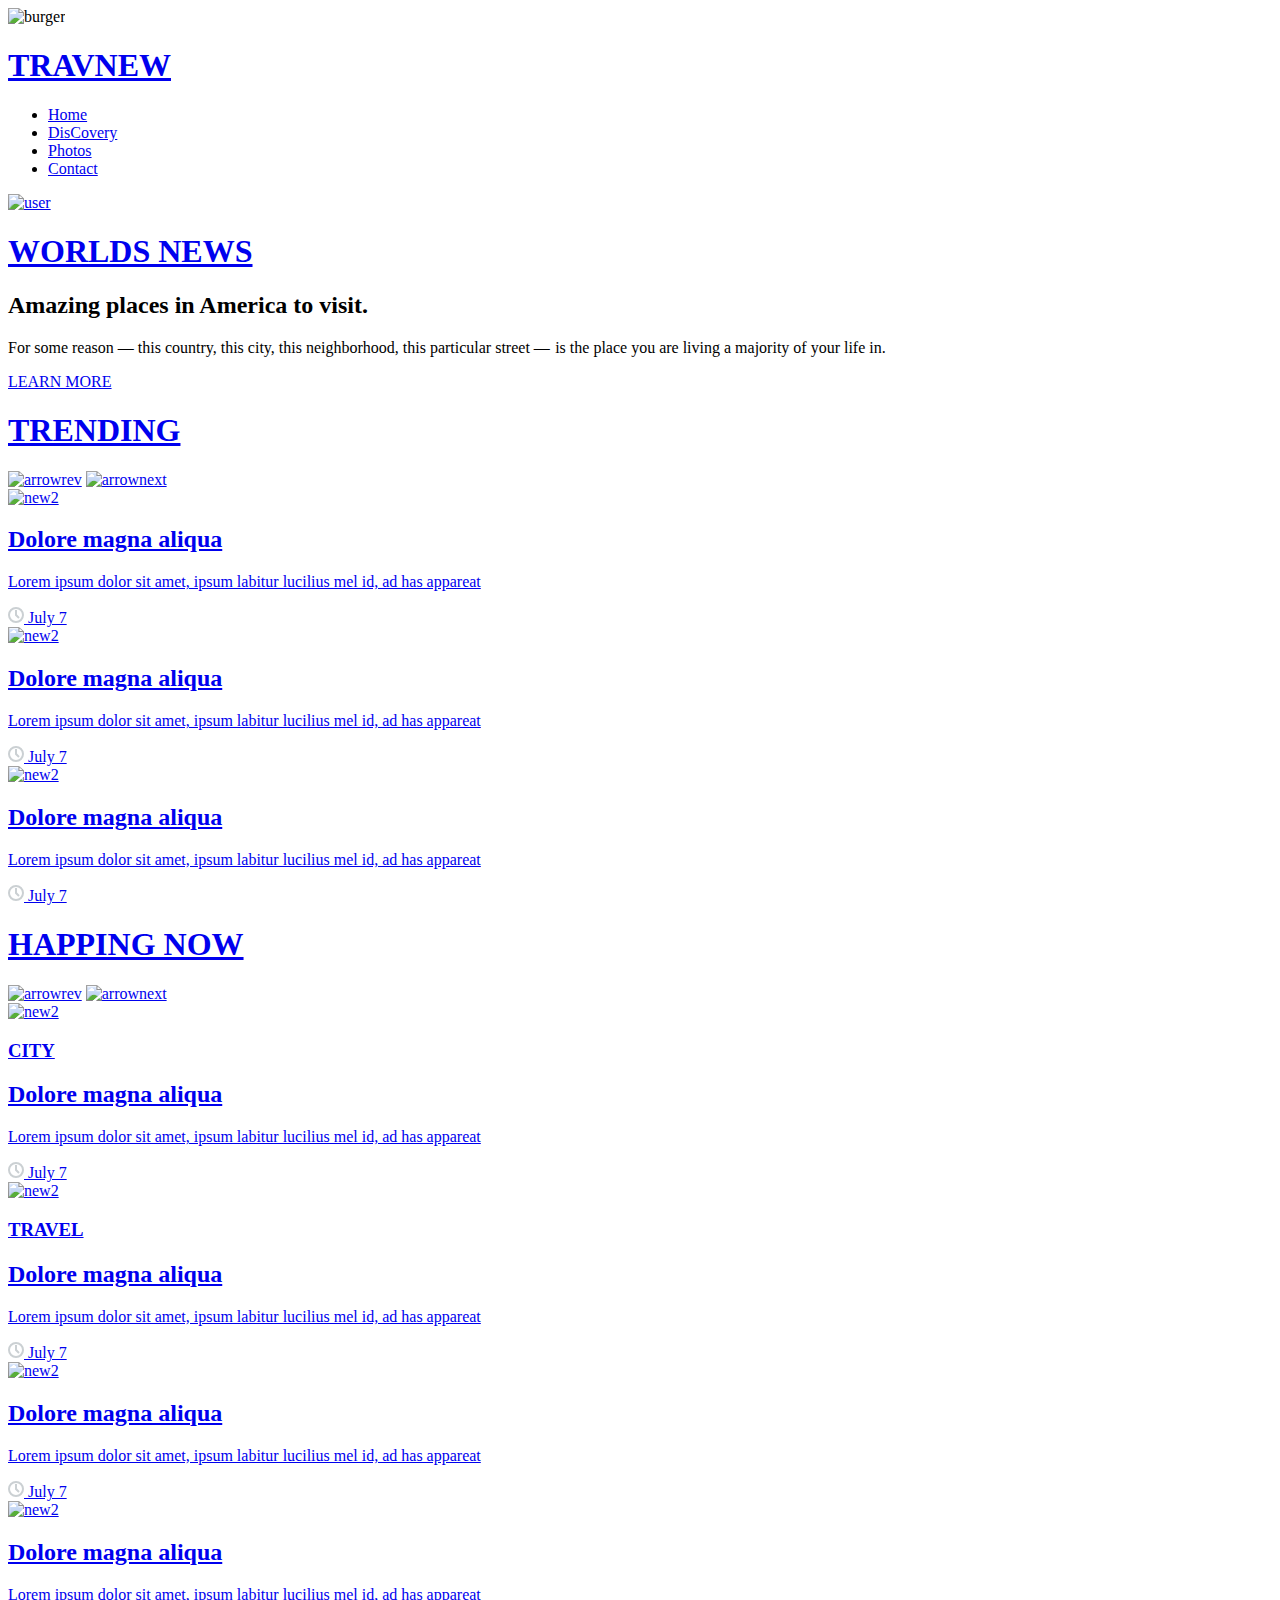
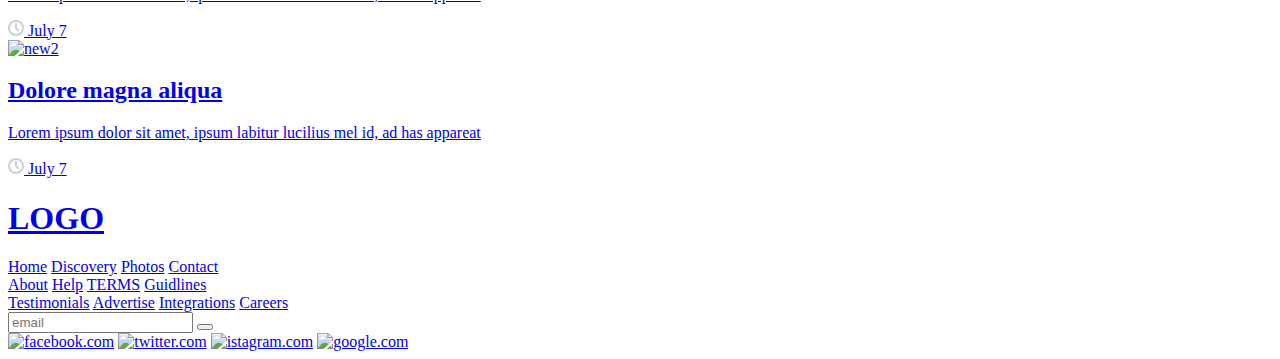
==== index.html @ f6001612 "Create index.html" ====
<!DOCTYPE html>
<html lang="en">
<head>
    <meta charset="UTF-8">
    <meta http-equiv="X-UA-Compatible" content="IE=edge">
    <meta name="viewport" content="width=device-width, initial-scale=1.0">
    <title>travel</title>
    <link rel="shortcut icon" href="image/time.png" type="image/x-icon">
    <link rel="stylesheet" href="style.css">
</head>
<body>
    <div id="wrapper">   <!-- start wrapper -->
        <header id="header"> <!-- start header-->
            <a id="bugerMenu"><img src="image/burger.png" alt="burger"> </a>  <!---burget menu end-->
            <h1><a href="#">TRAVNEW</a></h1>
            <div class="navbar_container">            
                <nav id="navUl" >  <!-- start navbar -->
                    <ul >
                        <li><a href="index.html">Home</a></li>
                        <li><a href="discovery.html">DisCovery</a></li>
                        <li><a href="photo.html">Photos</a></li>
                        <li><a href="#">Contact</a></li>
                    </ul>                
                </nav> <!-- end navbar -->
                <div id="user">
                    <a href="#" class="user"><img src="image/user.png" alt="user">
                    <!-- <ul>
                        <li>log out</li>
                        <li>profile</li>
                    </ul> -->
                    </a>
                </div>
             </div>
        </header> <!-- end  header -->
        <main id="mainContent">
            <section id="newSlider">
                <div>
                    <h1><a href="#">WORLDS NEWS</a></h1>
                    <h2>Amazing places in America to visit.</h2>
                    <p>For some reason — this country, this city, this neighborhood, this particular street —  is the place you are living a majority of your life in.</p>
                    <a href="#" class="more" >LEARN MORE</a>
                </div>                
            </section>
            <section id="content">  <!-- start contet  section-->
                <div class="container">  
                    <section >
                        <div class="carousel_head"> 
                            <h1><a href="#">TRENDING</a></h1>
                            <div>
                                <a href="#" id="arrowRev1"><img src="image/arrowback.png" alt="arrowrev"></a>
                                <a href="#" id="arrowNext1"><img src="image/arrowback.png" alt="arrownext"></a>
                            </div>               
                        </div> 
                        <div id="trandSlider">  <!-- start tranding slider --> 
                            <div class="card">
                                <a href="#" ><img src="image/trend1.jpg" alt="new2">
                                <div class="card_info">                                    
                                    <h2>Dolore magna aliqua</h2>
                                    <p>Lorem ipsum dolor sit amet, ipsum labitur lucilius mel id, ad has appareat</p>
                                    <svg  xmlns="http://www.w3.org/2000/svg" width="16" height="16" viewBox="0 0 16 16">
                                    <path data-name="Path 5" d="M8,0a8,8,0,1,0,8,8A8.024,8.024,0,0,0,8,0ZM8,14a6,6,0,1,1,6-6A6.018,6.018,0,0,1,8,14ZM9,7.6l2.7,2.7-1.4,1.4L7,8.4V3H9Z" fill="#cbd0d3"/>
                                    </svg>
                                    <time datetime="2018-07-07">July 7</time>
                                </div>
                                </a>                                    
                            </div>
                            <div class="card">
                                    <a href="#" ><img src="image/trend2.jpg" alt="new2">
                                    <div class="card_info">                                    
                                        <h2>Dolore magna aliqua</h2>
                                        <p>Lorem ipsum dolor sit amet, ipsum labitur lucilius mel id, ad has appareat</p>
                                        <svg xmlns="http://www.w3.org/2000/svg" width="16" height="16" viewBox="0 0 16 16">
                                        <path  data-name="Path 5" d="M8,0a8,8,0,1,0,8,8A8.024,8.024,0,0,0,8,0ZM8,14a6,6,0,1,1,6-6A6.018,6.018,0,0,1,8,14ZM9,7.6l2.7,2.7-1.4,1.4L7,8.4V3H9Z" fill="#cbd0d3"/>
                                        </svg>
                                        <time datetime="2018-07-07">July 7</time>
                                    </div>
                                </a>                                    
                            </div>
                            <div class="card">
                                <a href="#" ><img src="image/trend3.jpg" alt="new2">
                                <div class="card_info">                                    
                                    <h2>Dolore magna aliqua</h2>
                                    <p>Lorem ipsum dolor sit amet, ipsum labitur lucilius mel id, ad has appareat</p>
                                    <svg  xmlns="http://www.w3.org/2000/svg" width="16" height="16" viewBox="0 0 16 16">
                                    <path  data-name="Path 5" d="M8,0a8,8,0,1,0,8,8A8.024,8.024,0,0,0,8,0ZM8,14a6,6,0,1,1,6-6A6.018,6.018,0,0,1,8,14ZM9,7.6l2.7,2.7-1.4,1.4L7,8.4V3H9Z" fill="#cbd0d3"/>
                                    </svg>
                                    <time datetime="2018-07-07">July 7</time>
                                </div>
                                </a>                                    
                             </div>
                        </div>  <!-- end tranding slider --> 
                        <div class="carousel_head"> 
                            <h1><a href="#">HAPPING NOW</a></h1>
                            <div>
                                <a href="#" id="arrowRev2"><img src="image/arrowback.png" alt="arrowrev"></a>
                                <a href="#" id="arrowNext2"><img src="image/arrowback.png" alt="arrownext"></a>
                            </div>               
                        </div> 
                        <div id="contentSider">    <!-- start content slider --> 
                            <div class="card contentcard large">
                                <a href="#" >
                                    
                                    <img src="image/slider1.jpg" alt="new2">
                                <div class="card_info slider">  
                                    <h3>CITY</h3>                                  
                                    <h2>Dolore magna aliqua</h2>
                                    <p>Lorem ipsum dolor sit amet, ipsum labitur lucilius mel id, ad has appareat</p>
                                    <svg  xmlns="http://www.w3.org/2000/svg" width="16" height="16" viewBox="0 0 16 16">
                                    <path  data-name="Path 5" d="M8,0a8,8,0,1,0,8,8A8.024,8.024,0,0,0,8,0ZM8,14a6,6,0,1,1,6-6A6.018,6.018,0,0,1,8,14ZM9,7.6l2.7,2.7-1.4,1.4L7,8.4V3H9Z" fill="#cbd0d3"/>
                                    </svg>
                                    <time datetime="2018-07-07">July 7</time>
                                </div>
                                </a>                                    
                             </div>
                             <div class="card contentcard large">
                                <a href="#" ><img src="image/slider2.jpg" alt="new2">
                                <div class="card_info slider">
                                    <h3>TRAVEL</h3>                                     
                                    <h2>Dolore magna aliqua</h2>
                                    <p>Lorem ipsum dolor sit amet, ipsum labitur lucilius mel id, ad has appareat</p>
                                    <svg  xmlns="http://www.w3.org/2000/svg" width="16" height="16" viewBox="0 0 16 16">
                                    <path  data-name="Path 5" d="M8,0a8,8,0,1,0,8,8A8.024,8.024,0,0,0,8,0ZM8,14a6,6,0,1,1,6-6A6.018,6.018,0,0,1,8,14ZM9,7.6l2.7,2.7-1.4,1.4L7,8.4V3H9Z" fill="#cbd0d3"/>
                                    </svg>
                                    <time datetime="2018-07-07">July 7</time>
                                </div>
                                </a>                                    
                             </div>
                             <div class="card contentcard">
                                <a href="#" ><img src="image/leffsl1.jpg" alt="new2">
                                <div class="card_info">                                    
                                    <h2>Dolore magna aliqua</h2>
                                    <p>Lorem ipsum dolor sit amet, ipsum labitur lucilius mel id, ad has appareat</p>
                                    <svg  xmlns="http://www.w3.org/2000/svg" width="16" height="16" viewBox="0 0 16 16">
                                    <path  data-name="Path 5" d="M8,0a8,8,0,1,0,8,8A8.024,8.024,0,0,0,8,0ZM8,14a6,6,0,1,1,6-6A6.018,6.018,0,0,1,8,14ZM9,7.6l2.7,2.7-1.4,1.4L7,8.4V3H9Z" fill="#cbd0d3"/>
                                    </svg>
                                    <time datetime="2018-07-07">July 7</time>
                                </div>
                                </a>                                    
                             </div>
                             <div class="card contentcard">
                                <a href="#" ><img src="image/leftsl2.jpg" alt="new2">
                                <div class="card_info">                                    
                                    <h2>Dolore magna aliqua</h2>
                                    <p>Lorem ipsum dolor sit amet, ipsum labitur lucilius mel id, ad has appareat</p>
                                    <svg  xmlns="http://www.w3.org/2000/svg" width="16" height="16" viewBox="0 0 16 16">
                                    <path  data-name="Path 5" d="M8,0a8,8,0,1,0,8,8A8.024,8.024,0,0,0,8,0ZM8,14a6,6,0,1,1,6-6A6.018,6.018,0,0,1,8,14ZM9,7.6l2.7,2.7-1.4,1.4L7,8.4V3H9Z" fill="#cbd0d3"/>
                                    </svg>
                                    <time datetime="2018-07-07">July 7</time>
                                </div>
                                </a>                                    
                             </div>
                             <div class="card contentcard">
                                <a href="#" ><img src="image/leftsl3.jpg" alt="new2">
                                <div class="card_info">                                    
                                    <h2>Dolore magna aliqua</h2>
                                    <p>Lorem ipsum dolor sit amet, ipsum labitur lucilius mel id, ad has appareat</p>
                                    <svg  xmlns="http://www.w3.org/2000/svg" width="16" height="16" viewBox="0 0 16 16">
                                    <path data-name="Path 5" d="M8,0a8,8,0,1,0,8,8A8.024,8.024,0,0,0,8,0ZM8,14a6,6,0,1,1,6-6A6.018,6.018,0,0,1,8,14ZM9,7.6l2.7,2.7-1.4,1.4L7,8.4V3H9Z" fill="#cbd0d3"/>
                                    </svg>
                                    <time datetime="2018-07-07">July 7</time>
                                </div>
                                </a>                                    
                             </div>                       
                         </div>  <!-- end contetnt slider--> 
                    </section>                   
                </div>
            </section>  <!-- end content section --> 
        </main>   <!-- end mainc content --> 
        <footer id="footer"> <!-- start footer  -->      
           <div class="container footer_wrap">            
                <a href="index.html" target="_self" class="footlogo "><h1>LOGO</h1></a>                    
                <div class="footer_link_box">
                    <div class="footer_link">
                        <a href="index.html" target="_self">Home</a>
                        <a href="discovery.html" target="_self">Discovery</a>
                        <a href="#">Photos</a>
                        <a href="#">Contact</a>
                    </div>
                    <div class="footer_link">
                        <a href="#">About</a>
                        <a href="#">Help</a>
                        <a href="#">TERMS</a>
                        <a href="#">Guidlines</a>
                    </div>
                    <div class="footer_link">
                        <a href="#">Testimonials</a>
                        <a href="#">Advertise</a>
                        <a href="#">Integrations</a>
                        <a href="#">Careers</a>
                    </div>
                </div>
                <div class="foot_form_box">
                    <!-- <form>
                        <input type="email" placeholder="email">
                        <input type="submit" class="send">
                       
                        
                    </form> -->
                   
                        <form class="send">
                            <input type="email" name="mail" placeholder="email" class="search-input">
                            <button type="submit" class="send-btn"></button>
                        </form>
                    
                </div>
                <div class="soc_box"> <!--  start socbox  -->
                    <a href="#" target="_blank"><img src="image/facebook.png"  alt="facebook.com"></a>
                    <a href="#" target="_blank"><img src="image/twitter.png" alt="twitter.com"></a>
                    <a href="#" target="_blank"><img src="image/instagram.png" alt="istagram.com"></a>
                    <a href="#" target="_blank"><img src="image/web.png" alt="google.com"></a>
                </div> <!--  end socbox  -->
            </div>
        </footer> <!--  end footer   --> 
    </div>  <!-- end wrapper --> 
</body>
</html>
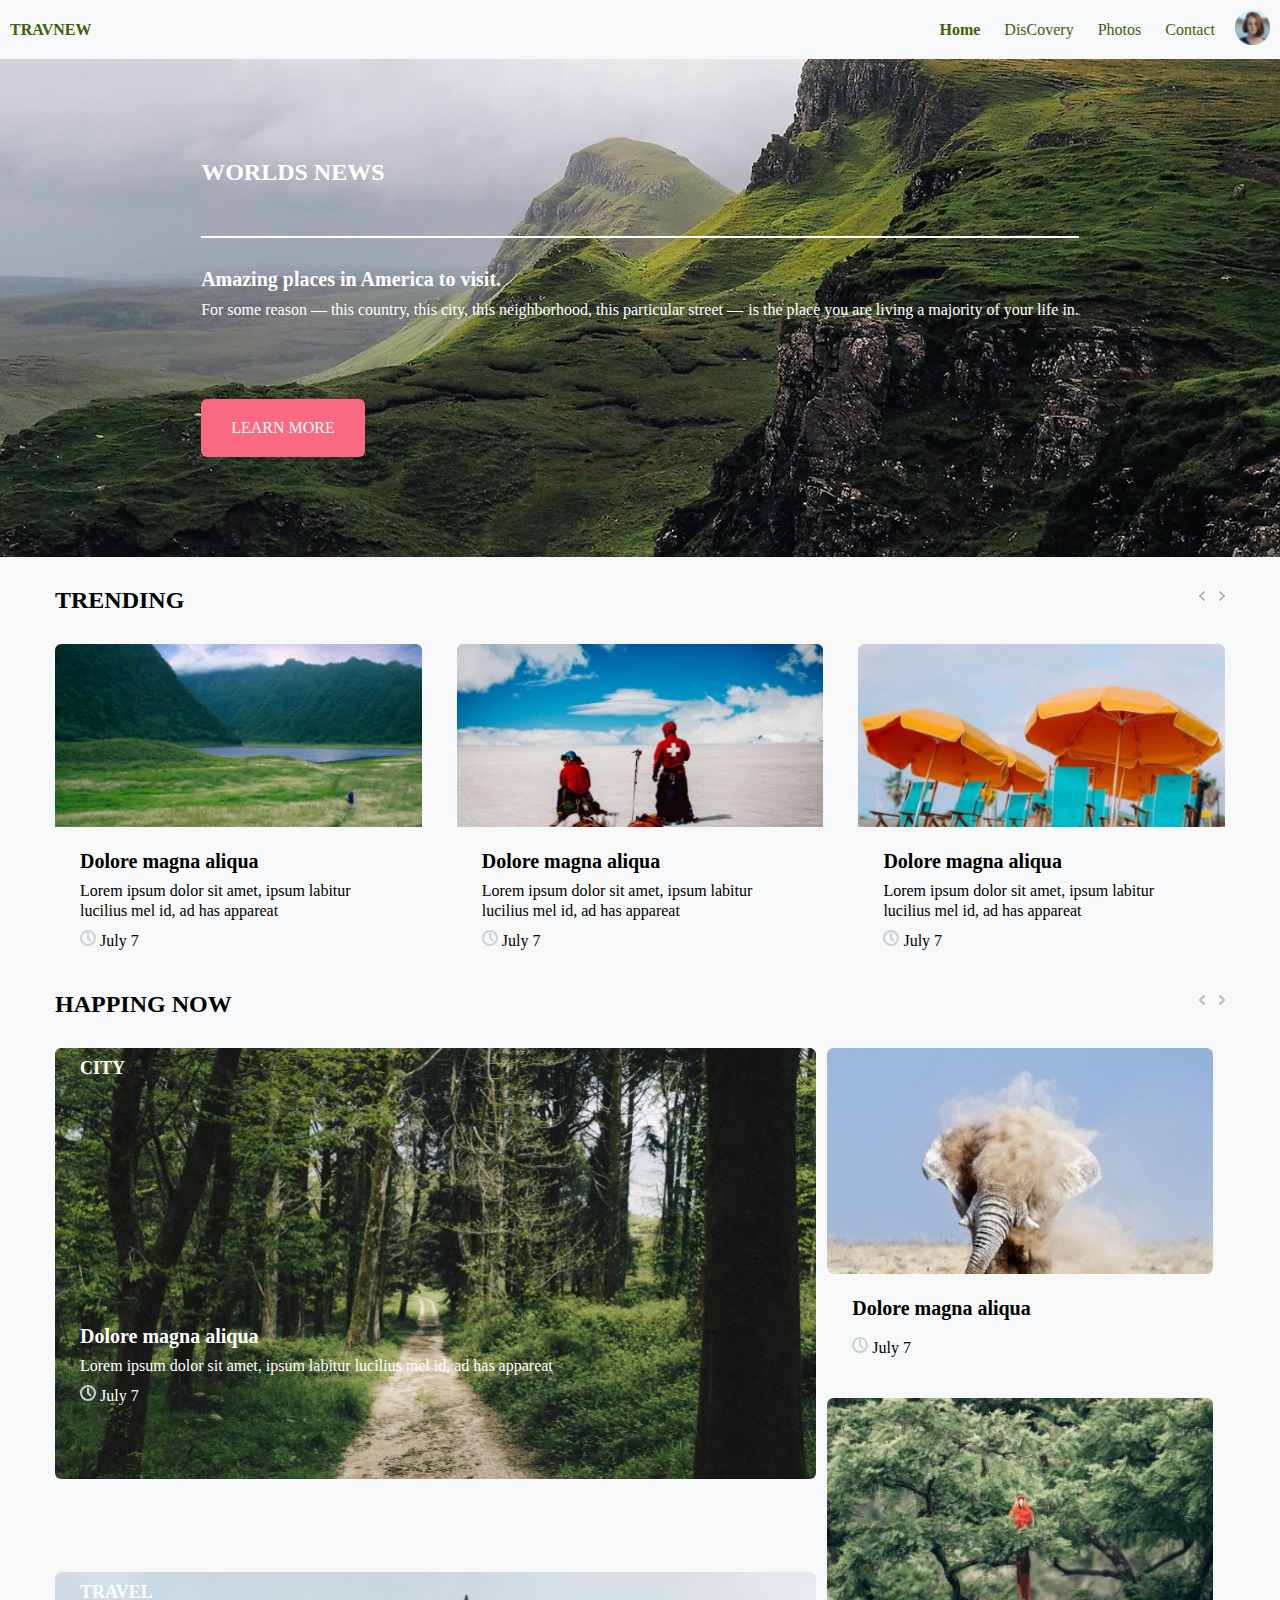
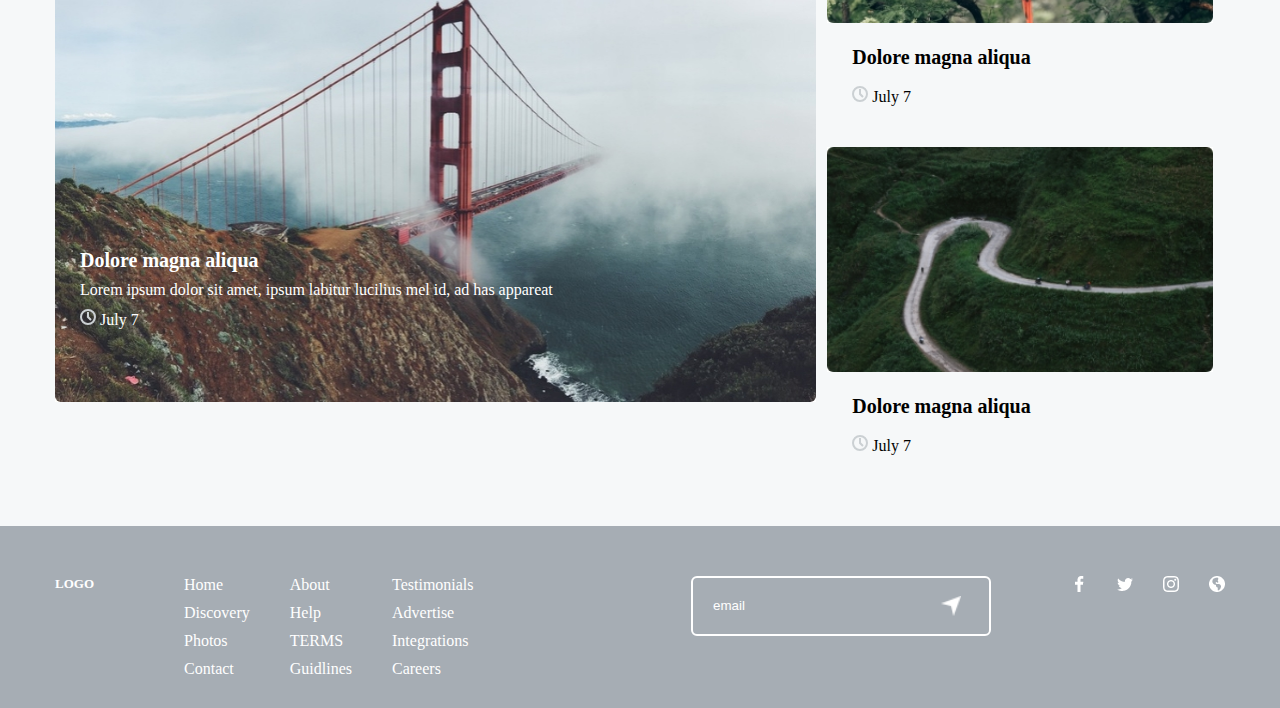
==== commit be906018: "add dropdown" ====
--- a/index.html
+++ b/index.html
@@ -24,10 +24,10 @@
                 </nav> <!-- end navbar -->
                 <div id="user">
                     <a href="#" class="user"><img src="image/user.png" alt="user">
-                    <!-- <ul>
-                        <li>log out</li>
-                        <li>profile</li>
-                    </ul> -->
+                    <ul class="dropdown_menu">
+                        <li><a href="#">log out</a></li>
+                        <li><a href="#">profile</a></li>
+                    </ul> 
                     </a>
                 </div>
              </div>
--- a/style.css
+++ b/style.css
@@ -0,0 +1,552 @@
+*{
+    margin: 0;
+    padding: 0;
+    box-sizing: border-box;
+}
+a {
+    text-decoration: none;
+}
+li {
+    list-style-type: none;
+}
+img  {
+    border: none;
+}
+
+h1 {
+    font-size: 24px;
+}
+h2{
+    font-size:20px;
+}
+h3{
+    font-size: 18px;
+}
+p{
+    font-size: 16px;
+}
+/* start layout */
+
+
+#wrapper {
+    margin: 0 auto;
+    width: 100%;
+    background-color: #F6F8F9;
+    
+}
+
+#header {
+    width: 100%;
+    display: flex;
+    justify-content: space-between;
+    padding: 10px;
+   
+ 
+}
+
+#mainContent {
+  width: 100%;
+ 
+}
+
+#footer {
+    width: 100%;
+    padding: 50px 0 20px 0;
+    background-color:#A6ADB4;
+    
+    
+}
+
+#content {
+    width: 100%;
+    padding: 30px 10px;
+}
+
+#newSlider{
+    width: 100%;
+}
+.container {
+    width: 100%;
+    max-width: 1170px;
+    margin: 0 auto;
+    
+
+}
+
+
+/* end layout */
+
+
+/* start header */
+
+
+.navbar_container {
+  display: flex;
+}
+#header h1  {
+    font-size: 1em;
+    color: #3c6204;
+    display: flex;
+    align-items: center;
+}
+
+.navbar_container nav {
+    display: flex;
+    align-items: center;
+}
+.navbar_container  nav ul li {
+    display: inline-block;
+    margin-right: 20px;
+}
+#bugerMenu img{
+   width: 20px;
+   height: 20px;
+}
+
+#user {
+    display: flex;
+    justify-content: center;
+    align-items: center;
+}
+#user img {
+    width: 35px;
+    height: 35px;
+}
+#header a {
+    color:#3c6204;
+    font-size: 1em;
+}
+.navbar_container nav a:hover {
+    color:#000000;
+    font-size: 1em;
+    border-bottom: 1px solid #000000;
+}
+
+.navbar_container  nav li:first-child {
+    font-weight: 900;
+}
+
+#bugerMenu {
+    display: none;
+}
+
+/* end header */
+
+
+/* START sec news slider */
+
+
+#newSlider {
+    display: flex;
+    justify-content: center;
+    flex-basis: 60%;
+    padding:100px 50px;
+}
+#newSlider  h1 a {
+    display: block;   
+    padding-bottom: 50px;
+    border-bottom: 2px solid #ffffff;   
+    color: #ffffff;
+    
+}
+#newSlider h2 {
+  
+   margin:30px 0 10px 0;
+}
+#newSlider {
+    color: #ffffff;
+ }
+
+#arrowNext1 img , #arrowNext2 img
+{
+     transform: rotate(180deg);
+      margin-left: 10px;}
+
+
+#newSlider div > a {
+    padding: 20px 30px;
+    background-color: #FA6980;
+    border-radius: 6px;
+    color: #ffffff;
+    display: inline-block;
+    margin-top:80px;
+ }
+ #newSlider div > a:hover{
+     background-color:#3c6204;
+ }
+ #newSlider {
+    background-image: url("image/sec2.jpg") ;
+    background-position: center; 
+    background-repeat: no-repeat; 
+    background-size: cover;
+ }
+
+
+
+/* end news  slider */
+
+/* start contet------------ */
+
+/* start tranding slider */
+
+#content h1 a {
+    color: #000000;
+    display: inline-block;
+    margin-bottom: 30px;
+
+    }
+
+.carousel_head {
+    display: flex;
+    justify-content: space-between;
+}
+
+#trandSlider {
+    display: flex;
+    flex-direction: row;
+    flex-wrap: wrap;
+    
+    
+    
+}
+
+.card {
+    
+   flex:1;
+   flex-basis: 327px;
+   margin-right:3%;
+   margin-bottom: 20px;
+
+   
+}
+.card:last-of-type{
+    margin-right: 0px;
+}
+
+.card img {
+    width: 100%;
+    height: auto;
+    
+    
+}
+
+
+.card h2 , .card p , .card time { 
+    color:#000000;
+    line-height: 40px;
+  
+
+}
+
+.card_info {
+    padding: 10px 25px;
+}
+.card p {
+    line-height:20px!important;
+}
+
+
+
+/* end tranding slider */
+
+
+#contentSider { 
+    display: flex; 
+    flex-direction: column;
+    flex-wrap: wrap;
+    max-height: 1200px;
+    width: 100%; 
+    justify-content: space-between;
+    
+}
+
+#contentSider .card.contentcard {
+    flex: 1;
+    width: 33%;
+    margin-right: 0;
+  
+    
+}
+
+
+
+#contentSider img{
+    width: 100%;
+   height: auto;
+ 
+}
+
+
+.large {
+    width: 65%!important;
+    position: relative;
+    margin-bottom: 70px;
+    
+   
+}
+
+
+.card_info.slider {
+    position: absolute;
+    top: 0;
+
+}
+#contentSider .card_info.slider p{
+    display: block;
+}
+.slider h3{
+ margin-bottom: 50%;
+ color: #ffffff;
+}
+.slider h2, .slider p, .slider time {
+    color: #ffffff;
+}
+#contentSider .card_info p{
+    display: none;
+}
+
+
+/* start footer */
+
+.footer_content { 
+  display: flex;
+  flex-direction: row;
+  justify-content: space-between;
+  width: 100%;
+}
+
+
+.footer_wrap{
+    display: flex;
+    flex:1 100%;
+    flex-direction: row;
+    flex-wrap:wrap;          
+}
+.footer_link_box{
+    display: flex;
+    flex:1;
+    align-items: flex-start;
+}
+  .foot_form_box{
+    margin-right: 50px;
+  
+ } 
+ 
+ .soc_box{
+    
+    justify-content: center;
+   
+}
+.footlogo {
+    margin-right: 50px;
+}
+
+.footer_link a {
+    display: block;
+    margin: 0 0  10px 0;
+    color: #ffffff;
+    font-size: 16px;
+}
+.footer_link a:hover{
+    color: black;
+    border-bottom: 1px solid black;
+}
+
+.soc_box a{
+    display: block;
+   
+}
+.soc_box{
+    display: flex;
+    flex-direction: row;
+}
+.footer_link {
+    margin-left: 40px;
+}
+
+.footer_link a:hover:only-of-type{
+    border: none;
+}
+.soc_box a{
+    display: block;
+    margin-left: 30px;
+}
+.soc_box{
+    display: flex;
+    flex-direction: row;
+}
+.footer_link {
+    margin-left: 40px;
+}
+
+.footlogo h1{
+    font-size: 13px;
+    color: #ffffff;
+}
+
+ .send{
+    position: relative;
+    border-radius: 20px;
+    display: flex;
+} 
+
+/* .send::after{
+        content: "";
+        width: 20px;
+        height: 20px;
+        background: url("image/send.png") no-repeat ;
+        top: 20px;
+        right: 5px;
+        position: absolute;
+      
+        
+  
+} */
+.send input{
+    display: inline-block;
+    min-width: 300px;
+    height: 60px;
+    width: 100%;
+    border-radius: 6px;
+    background-color: #A6ADB4;
+    border:2px solid #ffffff;
+    padding: 0 10px;
+}
+.send input::placeholder{
+    padding-left: 10px;
+    color: #ffffff;
+}
+.send input:focus{
+   outline: none;
+}
+
+
+.send-btn {
+    display: inline-block;
+    background-image: url("image/send.png");
+    background-repeat: no-repeat;
+    background-position: center;
+    background-size: 20px 20px;
+    background-color: transparent;
+    border: none;
+    padding: 10px;
+    position:absolute;
+    top:20px;
+    right: 30px;
+    }
+/* end footer */
+
+@media  (max-width: 1024px) {
+    .footer_wrap{
+        padding: 0 20px;
+    }
+    .large{
+        margin-bottom: 80px;
+    }
+    #contentSider .card.contentcard  {
+        width: 100%;
+    }
+    #contentSider { 
+      
+
+       justify-content: center;
+       width: 100%;
+       max-height: 100% !important;
+       
+       
+        
+    }
+    #contentSider >div{
+        color: black;
+       
+       
+    }
+    .card_info.slider {
+        position: relative;
+        
+    
+    }
+    .large {
+        width: 100% !important;
+    }
+    .slider h3 {
+        margin-bottom: 20px;
+    }
+    .slider h3,.slider p, .slider h2, .slider time {
+        color: black;
+    }
+   .footer_wrap{
+       flex-wrap: wrap;
+   }
+   .footer_wrap > div {
+        margin: 20px 0;
+   }
+   .footer_link {
+       margin: 0 15px;
+   }
+   .send input{
+       width: 30%;
+   }
+   .send-btn {
+       right: 20px;
+   }
+
+   .navbar_container nav ul li{
+       margin-right: 10px;
+   }
+}
+
+
+@media  (max-width: 420px) {
+   #navUl{
+       display: none;
+   }
+   #bugerMenu{
+       display: flex;
+       align-items: center;
+   }
+   .soc_box{
+       justify-content: flex-start;
+   }
+   .soc_box a {
+       margin-left: 0;
+       margin-right: 20px;
+   }
+   .footer_wrap{
+    flex-direction: column;
+}
+
+.send-btn {
+    right: 50px;
+}
+.send input {
+    width: 100px;
+}
+}
+
+
+
+/* dropdown */
+
+.dropdown_menu {
+    display: none;
+    position: absolute;
+    background-color: #d8d6d6;
+    min-width: 160px;
+    box-shadow: 0px 8px 16px 0px rgba(0,0,0,0.2);
+    padding: 12px 16px;
+    z-index: 1;
+    right:-10px;
+    top:48px;
+}
+
+#user {
+    position: relative;
+}
+#user:hover .dropdown_menu {
+    display: block;}
+
+
+
+
+
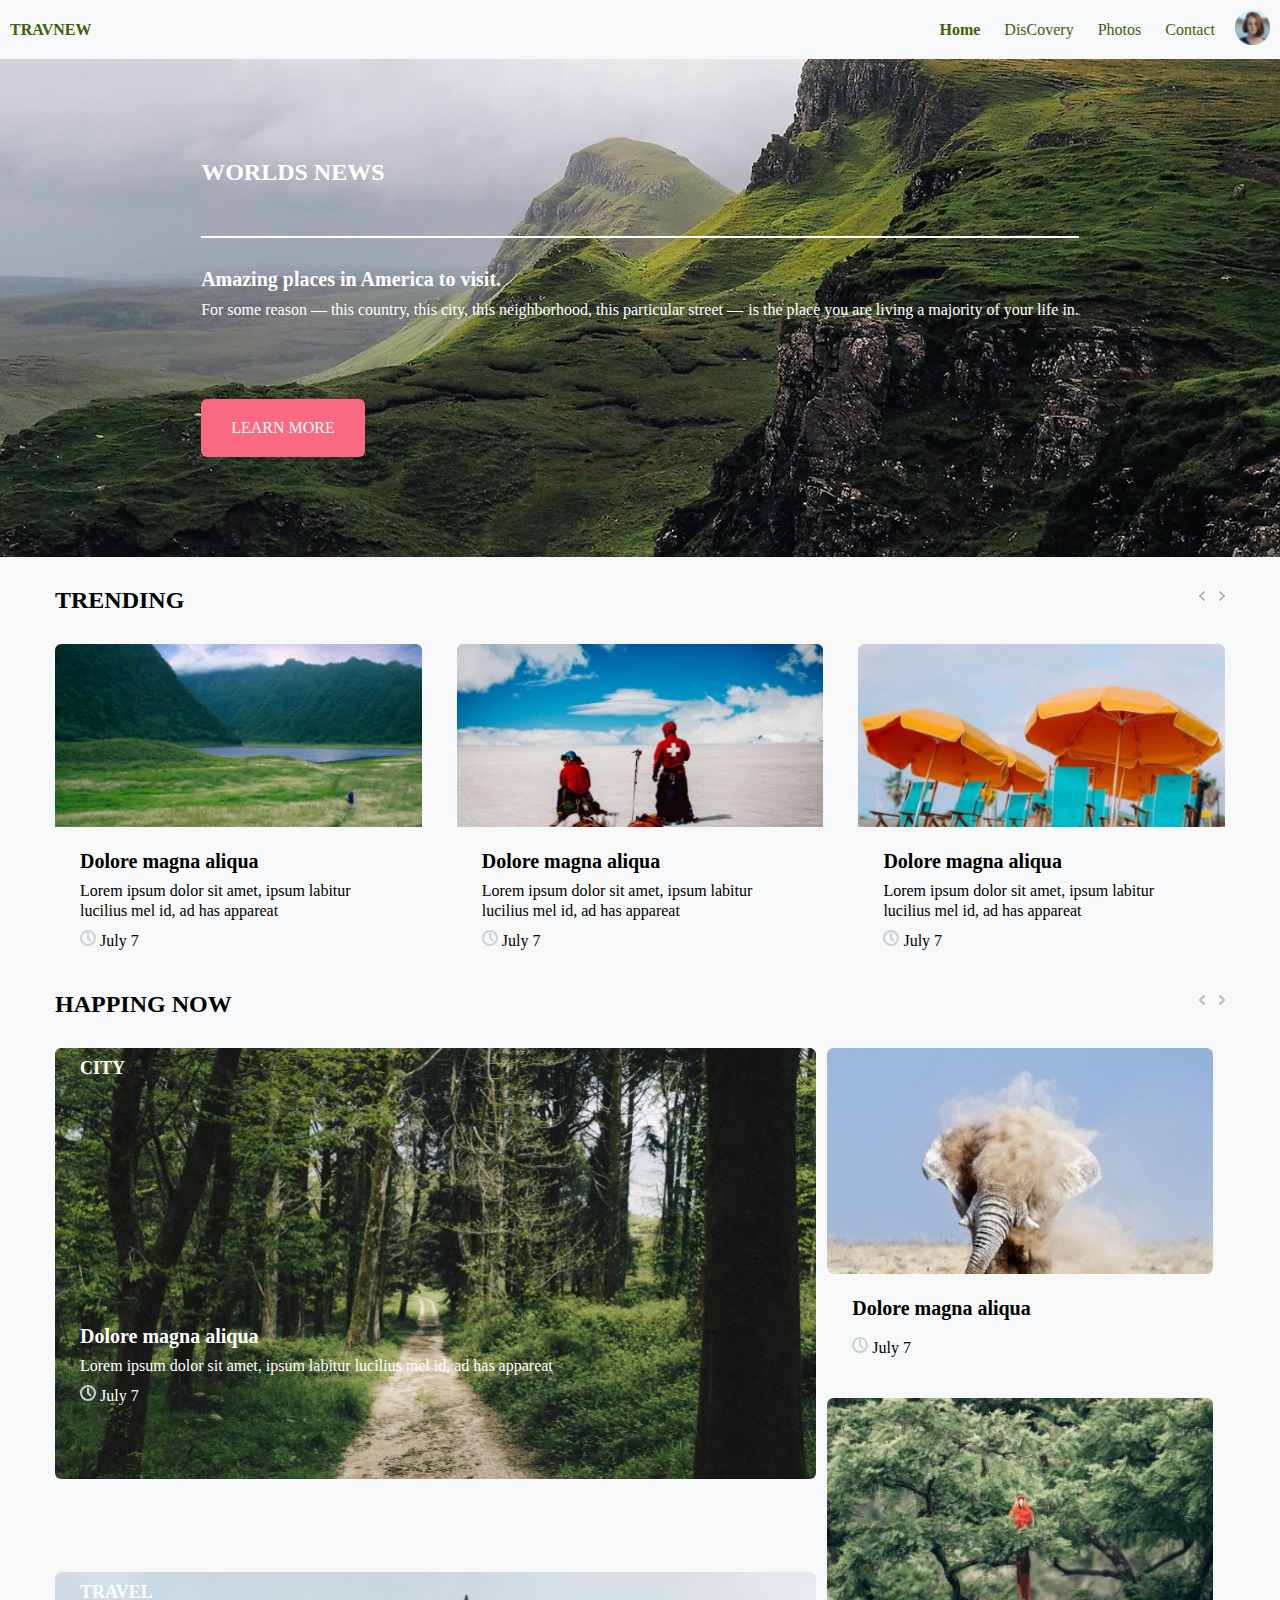
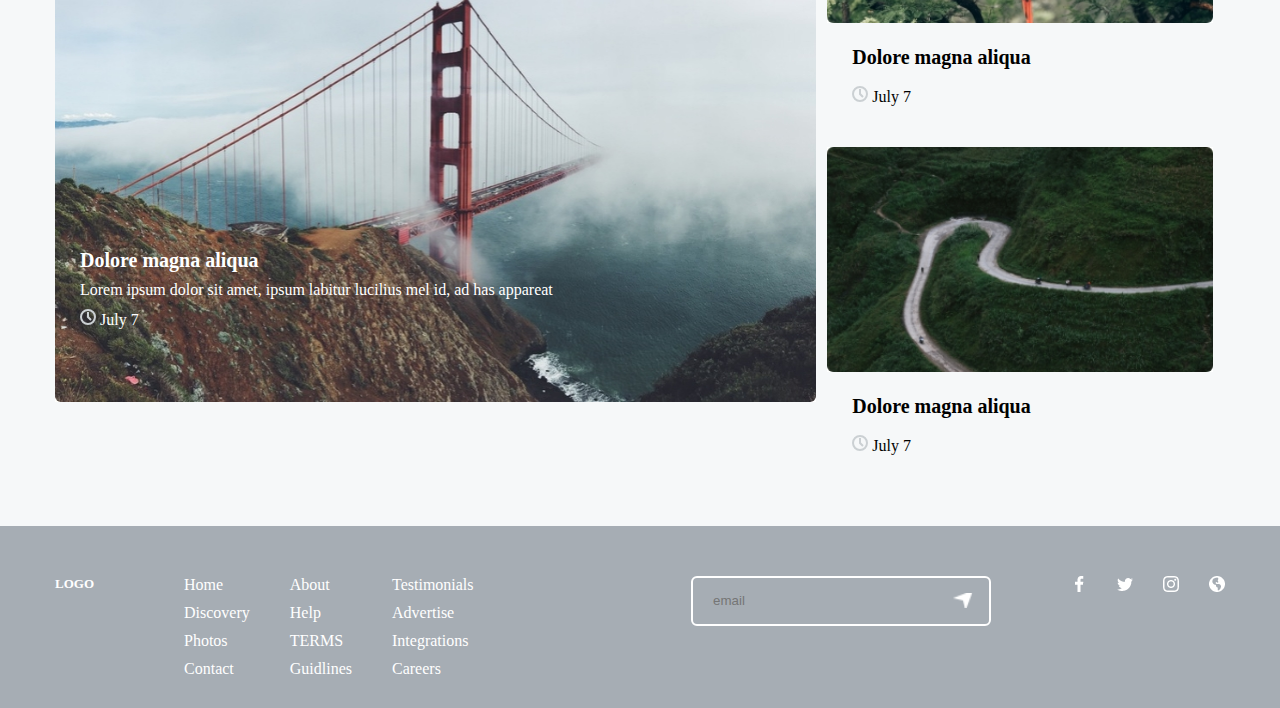
==== commit 74834335: "add css" ====
--- a/index.html
+++ b/index.html
@@ -190,18 +190,21 @@
                     </div>
                 </div>
                 <div class="foot_form_box">
-                    <!-- <form>
-                        <input type="email" placeholder="email">
-                        <input type="submit" class="send">
+                 <form >
+                     <div class="btn_mail">
+                        <input type="email" placeholder="email" maxlength="40" minlength="15">
+                        <input type="submit"  class="send_butoon" value=" " >
+                     </div>                        
+                       
                        
                         
-                    </form> -->
+                    </form> 
                    
-                        <form class="send">
+                        <!-- <form class="send">
                             <input type="email" name="mail" placeholder="email" class="search-input">
                             <button type="submit" class="send-btn"></button>
-                        </form>
-                    
+                        </form> -->
+                     
                 </div>
                 <div class="soc_box"> <!--  start socbox  -->
                     <a href="#" target="_blank"><img src="image/facebook.png"  alt="facebook.com"></a>
--- a/style.css
+++ b/style.css
@@ -547,6 +547,40 @@
     display: block;}
 
 
-
-
-
+.btn_mail{
+    display: flex;
+    align-items: center;
+   min-width: 300px;
+    height: 50px;
+    width: 100%;
+    border-radius: 6px;
+    background-color: #A6ADB4;
+    border:2px solid #ffffff;
+    padding: 0 10px;}
+
+    .btn_mail input{   
+        display: inline-block;        
+        outline: none;
+        background-color: #A6ADB4;
+        border:none;
+        padding: 0 10px;
+        
+    }
+    .btn_mail input:first-child{
+        width: 90%;
+    }
+    .send input::placeholder{
+        padding-left: 10px;
+        color: #ffffff;
+    }
+    .send_butoon{
+        background-image: url("image/send.png");
+        background-repeat: no-repeat;
+        background-position: center;
+        background-size: 20px 20px;
+        background-color: transparent;
+        border: none;
+        cursor: pointer;
+        
+
+    }